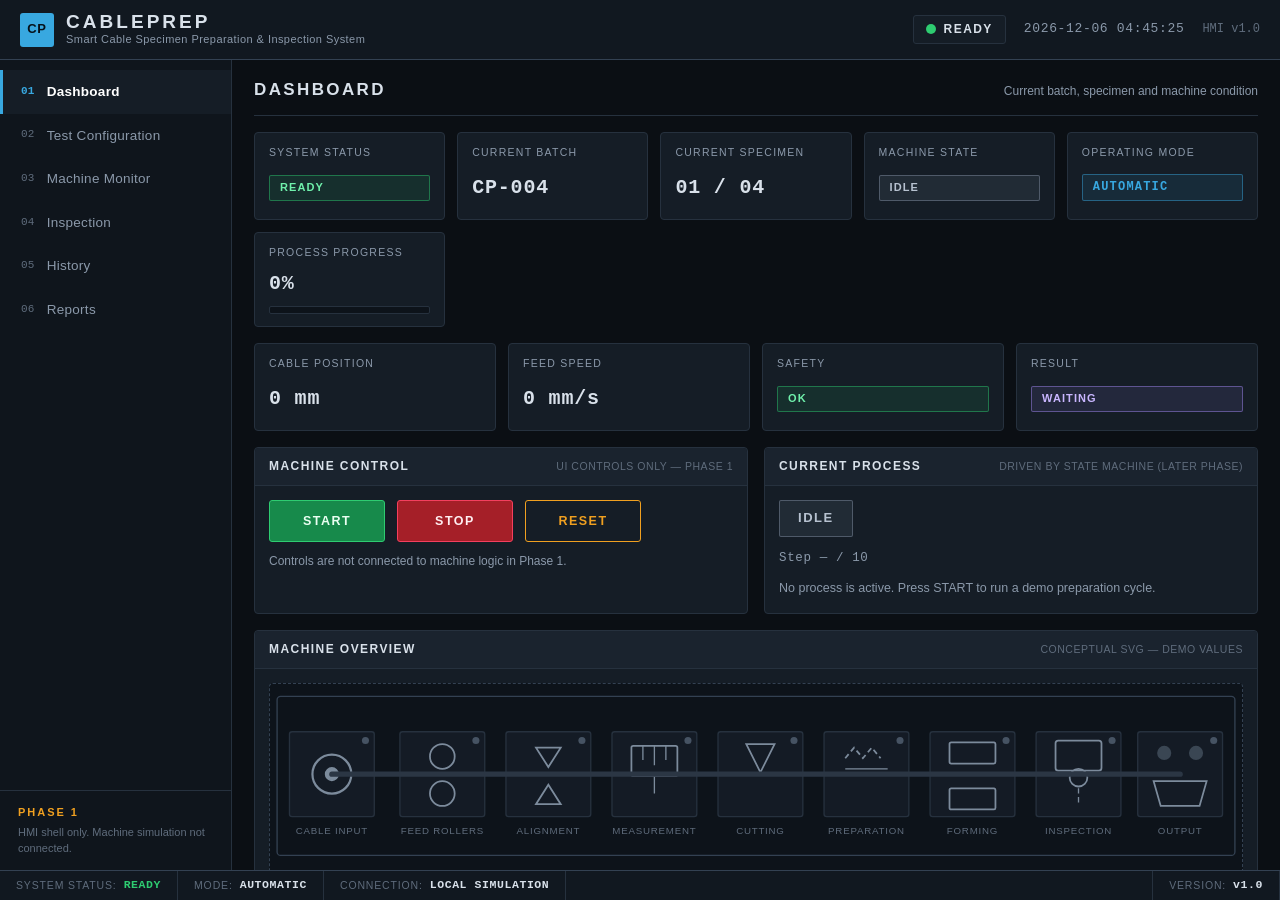
==== index.html @ 52490628 "Clean project structure: move HMI index to repository root" ====
<!DOCTYPE html>
<html lang="en">
<head>
    <meta charset="UTF-8">
    <meta name="viewport" content="width=device-width, initial-scale=1.0">
    <link rel="icon" href="data:,">
    <title>CablePrep — Smart Cable Specimen Preparation &amp; Inspection System</title>
    <link rel="stylesheet" href="css/style.css">
    <link rel="stylesheet" href="css/hmi.css">
</head>
<body>
    <div class="hmi-app">

        <!-- ==================== HEADER ==================== -->
        <header class="hmi-header">
            <div class="hmi-brand">
                <span class="brand-block" aria-hidden="true">CP</span>
                <div class="brand-text">
                    <span class="brand-title">CABLEPREP</span>
                    <span class="brand-subtitle">Smart Cable Specimen Preparation &amp; Inspection System</span>
                </div>
            </div>

            <div class="hmi-header-info">
                <div class="header-indicator" title="System status">
                    <span class="status-dot status-dot--ready" id="headerStatusDot"></span>
                    <span class="header-indicator-text" id="headerStatusText">READY</span>
                </div>
                <time class="header-clock" id="headerClock">--:--:--</time>
                <span class="header-version">HMI v1.0</span>
            </div>
        </header>

        <!-- ==================== SIDEBAR + MAIN CONTENT ==================== -->
        <div class="hmi-body">
            <nav class="hmi-sidebar" aria-label="Primary navigation">
                <ul class="nav-list">
                    <li><button type="button" class="nav-item is-active" data-screen="dashboard" aria-current="page"><span class="nav-index">01</span><span class="nav-label">Dashboard</span></button></li>
                    <li><button type="button" class="nav-item" data-screen="config"><span class="nav-index">02</span><span class="nav-label">Test Configuration</span></button></li>
                    <li><button type="button" class="nav-item" data-screen="monitor"><span class="nav-index">03</span><span class="nav-label">Machine Monitor</span></button></li>
                    <li><button type="button" class="nav-item" data-screen="inspection"><span class="nav-index">04</span><span class="nav-label">Inspection</span></button></li>
                    <li><button type="button" class="nav-item" data-screen="history"><span class="nav-index">05</span><span class="nav-label">History</span></button></li>
                    <li><button type="button" class="nav-item" data-screen="reports"><span class="nav-index">06</span><span class="nav-label">Reports</span></button></li>
                </ul>
                <div class="sidebar-footer">
                    <span class="sidebar-footer-title">PHASE 1</span>
                    <span class="sidebar-footer-text">HMI shell only. Machine simulation not connected.</span>
                </div>
            </nav>

            <main class="hmi-main" id="mainContent">
                <!-- Global fault banner — visible on every screen while faulted -->
                <div class="fault-banner" id="faultBanner" role="alert" hidden>
                    <span class="status-badge status-badge--fault">FAULT</span>
                    <span class="fault-banner-msg" id="faultMessage">Machine fault</span>
                    <span class="fault-banner-cond" id="faultCondition">—</span>
                    <span class="fault-banner-hint">Press RESET to clear the fault</span>
                </div>

                <!-- ==================== SCREEN: DASHBOARD ==================== -->
                <section class="screen is-active" id="screen-dashboard" role="region" aria-label="Dashboard">
                    <div class="screen-header">
                        <h1 class="screen-title">Dashboard</h1>
                        <p class="screen-subtitle">Current batch, specimen and machine condition</p>
                    </div>

                    <!-- Key figures -->
                    <div class="tile-grid">
                        <div class="tile">
                            <span class="tile-label">System Status</span>
                            <span class="tile-body"><span class="status-badge status-badge--ready" id="dashSystemStatus">READY</span></span>
                        </div>
                        <div class="tile">
                            <span class="tile-label">Current Batch</span>
                            <span class="tile-body tile-value" id="dashCurrentBatch">CP-001</span>
                        </div>
                        <div class="tile">
                            <span class="tile-label">Current Specimen</span>
                            <span class="tile-body tile-value" id="dashCurrentSpecimen">01 / 04</span>
                        </div>
                        <div class="tile">
                            <span class="tile-label">Machine State</span>
                            <span class="tile-body"><span class="status-badge status-badge--idle" id="dashMachineState">IDLE</span></span>
                        </div>
                        <div class="tile">
                            <span class="tile-label">Operating Mode</span>
                            <span class="tile-body"><span class="mode-badge" id="dashOperatingMode">AUTOMATIC</span></span>
                        </div>
                        <div class="tile">
                            <span class="tile-label">Process Progress</span>
                            <span class="tile-body">
                                <span class="tile-value" id="dashProgressText">0%</span>
                                <span class="progress-track"><span class="progress-fill" id="dashProgressBar" style="width: 0%;"></span></span>
                            </span>
                        </div>
                    </div>

                    <!-- Live machine values (Phase 2) -->
                    <div class="tile-grid tile-grid--live">
                        <div class="tile">
                            <span class="tile-label">Cable Position</span>
                            <span class="tile-body tile-value" id="dashPosition">0 mm</span>
                        </div>
                        <div class="tile">
                            <span class="tile-label">Feed Speed</span>
                            <span class="tile-body tile-value" id="dashSpeed">0 mm/s</span>
                        </div>
                        <div class="tile">
                            <span class="tile-label">Safety</span>
                            <span class="tile-body"><span class="status-badge status-badge--ready" id="dashSafety">OK</span></span>
                        </div>
                        <div class="tile">
                            <span class="tile-label">Result</span>
                            <span class="tile-body"><span class="status-badge status-badge--waiting" id="dashResult">WAITING</span></span>
                        </div>
                    </div>

                    <!-- Controls + current process -->
                    <div class="panel-row">
                        <div class="panel">
                            <div class="panel-header">
                                <h2 class="panel-title">Machine Control</h2>
                                <span class="panel-note">UI controls only — Phase 1</span>
                            </div>
                            <div class="panel-body">
                                <div class="control-bar">
                                    <button type="button" class="btn btn--start" data-action="start">START</button>
                                    <button type="button" class="btn btn--stop" data-action="stop">STOP</button>
                                    <button type="button" class="btn btn--reset" data-action="reset">RESET</button>
                                </div>
                                <p class="control-feedback" id="controlFeedback" role="status" aria-live="polite">Controls are not connected to machine logic in Phase 1.</p>
                            </div>
                        </div>

                        <div class="panel">
                            <div class="panel-header">
                                <h2 class="panel-title">Current Process</h2>
                                <span class="panel-note">Driven by state machine (later phase)</span>
                            </div>
                            <div class="panel-body panel-body--process">
                                <span class="process-badge status-badge status-badge--idle" id="dashCurrentProcess">IDLE</span>
                                <p class="step-summary" id="dashStepText">Step — / 10</p>
                                <p class="panel-text" id="dashProcessHint">No process is active. Press START to run a demo preparation cycle.</p>
                            </div>
                        </div>
                    </div>

                    <!-- Machine visualization placeholder -->
                    <div class="panel">
                        <div class="panel-header">
                            <h2 class="panel-title">Machine Overview</h2>
                            <span class="panel-note">Conceptual SVG — demo values</span>
                        </div>
                        <div class="panel-body">
                            <div class="machine-viz" id="machineViz">
                                <svg viewBox="0 0 1100 240" role="img" aria-label="Conceptual cable preparation machine">
                                    <!-- Machine chassis -->
                                    <rect class="mc-chassis" x="8" y="14" width="1084" height="180" rx="4"></rect>

                                    <!-- 1. Cable input -->
                                    <g class="mc-station" id="mcStInput" data-station="input">
                                        <rect class="mc-station-box" x="22" y="54" width="96" height="96" rx="3"></rect>
                                        <circle class="mc-spool" cx="70" cy="102" r="22"></circle>
                                        <circle class="mc-spool-core" cx="70" cy="102" r="7"></circle>
                                        <circle class="mc-led" cx="108" cy="64" r="4"></circle>
                                        <text class="mc-label" x="70" y="170">CABLE INPUT</text>
                                    </g>

                                    <!-- 2. Feed rollers -->
                                    <g class="mc-station" id="mcStFeed" data-station="feed">
                                        <rect class="mc-station-box" x="147" y="54" width="96" height="96" rx="3"></rect>
                                        <circle class="mc-roller" cx="195" cy="82" r="14"></circle>
                                        <circle class="mc-roller" cx="195" cy="124" r="14"></circle>
                                        <circle class="mc-led" cx="233" cy="64" r="4"></circle>
                                        <text class="mc-label" x="195" y="170">FEED ROLLERS</text>
                                    </g>

                                    <!-- 3. Alignment -->
                                    <g class="mc-station" id="mcStAlign" data-station="align">
                                        <rect class="mc-station-box" x="267" y="54" width="96" height="96" rx="3"></rect>
                                        <polygon class="mc-align-wedge" points="301,72 329,72 315,94"></polygon>
                                        <polygon class="mc-align-wedge" points="301,136 329,136 315,114"></polygon>
                                        <circle class="mc-led" cx="353" cy="64" r="4"></circle>
                                        <text class="mc-label" x="315" y="170">ALIGNMENT</text>
                                    </g>

                                    <!-- 4. Measurement -->
                                    <g class="mc-station" id="mcStMeasure" data-station="measure">
                                        <rect class="mc-station-box" x="387" y="54" width="96" height="96" rx="3"></rect>
                                        <rect class="mc-meas-box" x="409" y="70" width="52" height="34" rx="2"></rect>
                                        <line class="mc-meas-tick" x1="422" y1="70" x2="422" y2="86"></line>
                                        <line class="mc-meas-tick" x1="435" y1="70" x2="435" y2="92"></line>
                                        <line class="mc-meas-tick" x1="448" y1="70" x2="448" y2="86"></line>
                                        <line class="mc-meas-probe" x1="435" y1="104" x2="435" y2="124"></line>
                                        <circle class="mc-led" cx="473" cy="64" r="4"></circle>
                                        <text class="mc-label" x="435" y="170">MEASUREMENT</text>
                                    </g>

                                    <!-- 5. Cutting -->
                                    <g class="mc-station" id="mcStCut" data-station="cut">
                                        <rect class="mc-station-box" x="507" y="54" width="96" height="96" rx="3"></rect>
                                        <polygon class="mc-blade" points="539,68 571,68 555,100"></polygon>
                                        <circle class="mc-led" cx="593" cy="64" r="4"></circle>
                                        <text class="mc-label" x="555" y="170">CUTTING</text>
                                    </g>

                                    <!-- 6. Preparation -->
                                    <g class="mc-station" id="mcStPrepare" data-station="prepare">
                                        <rect class="mc-station-box" x="627" y="54" width="96" height="96" rx="3"></rect>
                                        <path class="mc-heat" d="M651 84 l10 -12 l10 12 l10 -12 l10 12"></path>
                                        <line class="mc-meas-probe" x1="651" y1="96" x2="699" y2="96"></line>
                                        <circle class="mc-led" cx="713" cy="64" r="4"></circle>
                                        <text class="mc-label" x="675" y="170">PREPARATION</text>
                                    </g>

                                    <!-- 7. Forming -->
                                    <g class="mc-station" id="mcStForm" data-station="form">
                                        <rect class="mc-station-box" x="747" y="54" width="96" height="96" rx="3"></rect>
                                        <rect class="mc-press" x="769" y="66" width="52" height="24" rx="2"></rect>
                                        <rect class="mc-press" x="769" y="118" width="52" height="24" rx="2"></rect>
                                        <circle class="mc-led" cx="833" cy="64" r="4"></circle>
                                        <text class="mc-label" x="795" y="170">FORMING</text>
                                    </g>

                                    <!-- 8. Inspection -->
                                    <g class="mc-station" id="mcStInspect" data-station="inspect">
                                        <rect class="mc-station-box" x="867" y="54" width="96" height="96" rx="3"></rect>
                                        <rect class="mc-cam" x="889" y="64" width="52" height="34" rx="3"></rect>
                                        <circle class="mc-cam-lens" cx="915" cy="106" r="10"></circle>
                                        <line class="mc-scan" x1="915" y1="118" x2="915" y2="134"></line>
                                        <circle class="mc-led" cx="953" cy="64" r="4"></circle>
                                        <text class="mc-label" x="915" y="170">INSPECTION</text>
                                    </g>

                                    <!-- 9. Output -->
                                    <g class="mc-station" id="mcStOutput" data-station="output">
                                        <rect class="mc-station-box" x="982" y="54" width="96" height="96" rx="3"></rect>
                                        <circle class="mc-lamp-accept" cx="1012" cy="78" r="8"></circle>
                                        <circle class="mc-lamp-reject" cx="1048" cy="78" r="8"></circle>
                                        <path class="mc-tray" d="M1000 110 h60 l-8 28 h-44 z"></path>
                                        <circle class="mc-led" cx="1068" cy="64" r="4"></circle>
                                        <text class="mc-label" x="1030" y="170">OUTPUT</text>
                                    </g>

                                    <!-- Cable rail + live cable (drawn above stations) -->
                                    <line class="mc-rail" x1="70" y1="102" x2="1030" y2="102"></line>
                                    <rect class="mc-cable" id="mcCableFill" x="70" y="97" width="0" height="10" rx="5"></rect>
                                    <line class="mc-cable-flow" x1="70" y1="102" x2="1030" y2="102"></line>
                                </svg>
                                <p class="viz-disclaimer">Conceptual visualization — <strong>DEMO PARAMETERS, NOT VERIFIED IS 10810 VALUES</strong>. Simulation values only.</p>
                            </div>
                        </div>
                    </div>
                </section>

                <!-- ==================== SCREEN: TEST CONFIGURATION ==================== -->
                <section class="screen" id="screen-config" role="region" aria-label="Test Configuration">
                    <div class="screen-header">
                        <h1 class="screen-title">Test Configuration</h1>
                        <p class="screen-subtitle">Standard, material, specimen and preparation parameters</p>
                    </div>

                    <form class="config-form" id="configForm" novalidate>
                        <div class="panel-row panel-row--config">
                            <div class="panel">
                                <div class="panel-header">
                                    <h2 class="panel-title">Batch Settings</h2>
                                    <span class="panel-note">Placeholder options</span>
                                </div>
                                <div class="panel-body">
                                    <div class="form-grid">
                                        <div class="form-field">
                                            <label class="form-label" for="cfgStandard">Standard</label>
                                            <select class="form-control" id="cfgStandard">
                                                <option value="">Select Standard</option>
                                                <option value="IS10810">IS 10810 (placeholder)</option>
                                                <option value="CUSTOM">Custom / Generic</option>
                                            </select>
                                        </div>
                                        <div class="form-field">
                                            <label class="form-label" for="cfgMaterial">Material</label>
                                            <select class="form-control" id="cfgMaterial">
                                                <option value="">Select Material</option>
                                                <option value="PVC">PVC</option>
                                                <option value="XLPE">XLPE</option>
                                                <option value="RUBBER">Rubber</option>
                                                <option value="SILICONE">Silicone</option>
                                            </select>
                                        </div>
                                        <div class="form-field">
                                            <label class="form-label" for="cfgSpecimenType">Specimen Type</label>
                                            <select class="form-control" id="cfgSpecimenType">
                                                <option value="">Select Specimen Type</option>
                                                <option value="STRAIGHT">Straight Specimen</option>
                                                <option value="BEND">Bent Specimen</option>
                                                <option value="CUSTOM">Custom Specimen</option>
                                            </select>
                                        </div>
                                        <div class="form-field">
                                            <label class="form-label" for="cfgQuantity">Quantity</label>
                                            <input class="form-control" type="number" id="cfgQuantity" min="1" max="99" step="1" value="4">
                                        </div>
                                        <div class="form-field">
                                            <label class="form-label" for="cfgMode">Operating Mode</label>
                                            <select class="form-control" id="cfgMode">
                                                <option value="AUTOMATIC" selected>Automatic</option>
                                                <option value="MANUAL">Manual</option>
                                            </select>
                                        </div>
                                    </div>
                                </div>
                            </div>

                            <div class="panel">
                                <div class="panel-header">
                                    <h2 class="panel-title">Preparation Parameters</h2>
                                    <span class="panel-note">Generic values only</span>
                                </div>
                                <div class="panel-body">
                                    <div class="form-grid">
                                        <div class="form-field">
                                            <label class="form-label" for="cfgLength">Length (mm)</label>
                                            <input class="form-control" type="number" id="cfgLength" min="0" step="any" placeholder="Enter length">
                                        </div>
                                        <div class="form-field">
                                            <label class="form-label" for="cfgWidth">Width (mm)</label>
                                            <input class="form-control" type="number" id="cfgWidth" min="0" step="any" placeholder="Enter width">
                                        </div>
                                        <div class="form-field">
                                            <label class="form-label" for="cfgThickness">Thickness (mm)</label>
                                            <input class="form-control" type="number" id="cfgThickness" min="0" step="any" placeholder="Enter thickness">
                                        </div>
                                    </div>
                                    <p class="form-hint">Generic placeholder fields — <strong>DEMO PARAMETERS, NOT VERIFIED IS 10810 VALUES</strong>. Standard-specific dimensions and tolerances are intentionally not defined. Length feeds the demo machine's target travel; quantity and operating mode are applied at START.</p>
                                </div>
                            </div>
                        </div>

                        <div class="form-actions">
                            <button type="submit" class="btn btn--primary" id="btnSaveConfig">SAVE CONFIGURATION</button>
                            <p class="control-feedback control-feedback--inline" id="configFeedback" role="status" aria-live="polite"></p>
                        </div>
                    </form>
                </section>


                <!-- ==================== SCREEN: MACHINE MONITOR ==================== -->
                <section class="screen" id="screen-monitor" role="region" aria-label="Machine Monitor">
                    <div class="screen-header">
                        <h1 class="screen-title">Machine Monitor</h1>
                        <p class="screen-subtitle">Machine and sensor signals — placeholder data pending simulation link</p>
                    </div>

                    <!-- MACHINE STATUS -->
                    <div class="panel">
                        <div class="panel-header">
                            <h2 class="panel-title">Machine Status</h2>
                            <span class="panel-note">Live — mock data provider</span>
                        </div>
                        <div class="panel-body">
                            <div class="monitor-grid">
                                <div class="monitor-cell">
                                    <span class="monitor-label">Current State</span>
                                    <span class="monitor-value"><span class="status-badge status-badge--idle" id="monMachineState">IDLE</span></span>
                                </div>
                                <div class="monitor-cell">
                                    <span class="monitor-label">Running / Stopped</span>
                                    <span class="monitor-value monitor-value--stop" id="monRunStatus">STOPPED</span>
                                </div>
                                <div class="monitor-cell">
                                    <span class="monitor-label">Fault / Normal</span>
                                    <span class="monitor-value monitor-value--ok" id="monFaultStatus">NORMAL</span>
                                </div>
                                <div class="monitor-cell">
                                    <span class="monitor-label">Current Step</span>
                                    <span class="monitor-value monitor-value--mono" id="monStepStatus">— / 10</span>
                                </div>
                                <div class="monitor-cell monitor-cell--wide">
                                    <span class="monitor-label">Overall Progress</span>
                                    <span class="monitor-value monitor-value--mono" id="monProgressPct">0%</span>
                                    <span class="progress-track"><span class="progress-fill" id="monProgressBar" style="width: 0%;"></span></span>
                                </div>
                            </div>
                        </div>
                    </div>

                    <!-- SENSORS -->
                    <div class="panel">
                        <div class="panel-header">
                            <h2 class="panel-title">Sensors</h2>
                            <span class="panel-note">Live simulation values</span>
                        </div>
                        <div class="panel-body">
                            <div class="monitor-grid">
                                <div class="monitor-cell">
                                    <span class="monitor-label">Cable Position</span>
                                    <span class="monitor-value monitor-value--mono" id="monPosition">0 mm</span>
                                </div>
                                <div class="monitor-cell">
                                    <span class="monitor-label">Feed Speed</span>
                                    <span class="monitor-value monitor-value--mono" id="monSpeed">0 mm/s</span>
                                </div>
                                <div class="monitor-cell">
                                    <span class="monitor-label">Encoder</span>
                                    <span class="monitor-value monitor-value--mono" id="monEncoder">0</span>
                                </div>
                                <div class="monitor-cell">
                                    <span class="monitor-label">Cable Detected</span>
                                    <span class="monitor-value" id="monCableDetected">NO</span>
                                </div>
                                <div class="monitor-cell">
                                    <span class="monitor-label">Alignment</span>
                                    <span class="monitor-value" id="monAlignment">NOT CHECKED</span>
                                </div>
                                <div class="monitor-cell">
                                    <span class="monitor-label">Cut Position</span>
                                    <span class="monitor-value" id="monCutPosition">NOT READY</span>
                                </div>
                                <div class="monitor-cell">
                                    <span class="monitor-label">Motor Status</span>
                                    <span class="monitor-value" id="monMotor">STOPPED</span>
                                </div>
                                <div class="monitor-cell">
                                    <span class="monitor-label">Safety Interlock</span>
                                    <span class="monitor-value monitor-value--ok" id="monSafety">OK</span>
                                </div>
                                <div class="monitor-cell">
                                    <span class="monitor-label">Preparation</span>
                                    <span class="monitor-value" id="monPreparation">NOT READY</span>
                                </div>
                            </div>
                        </div>
                    </div>

                    <!-- PROCESS -->
                    <div class="panel">
                        <div class="panel-header">
                            <h2 class="panel-title">Process</h2>
                            <span class="panel-note">Cycle tracking</span>
                        </div>
                        <div class="panel-body">
                            <div class="monitor-grid">
                                <div class="monitor-cell">
                                    <span class="monitor-label">Current Operation</span>
                                    <span class="monitor-value" id="monOperation">IDLE</span>
                                </div>
                                <div class="monitor-cell">
                                    <span class="monitor-label">Current Step</span>
                                    <span class="monitor-value" id="monStepLabel">—</span>
                                </div>
                                <div class="monitor-cell">
                                    <span class="monitor-label">Elapsed Time</span>
                                    <span class="monitor-value monitor-value--mono" id="monElapsed">00:00.0</span>
                                </div>
                                <div class="monitor-cell monitor-cell--wide">
                                    <span class="monitor-label">Step Progress</span>
                                    <span class="monitor-value monitor-value--mono" id="monStepProgressPct">0%</span>
                                    <span class="progress-track"><span class="progress-fill" id="monStepProgressBar" style="width: 0%;"></span></span>
                                </div>
                            </div>
                        </div>
                    </div>

                    <!-- FAULT DEMONSTRATION -->
                    <div class="panel">
                        <div class="panel-header">
                            <h2 class="panel-title">Fault Demonstration</h2>
                            <span class="panel-note">Phase 2 — demo only</span>
                        </div>
                        <div class="panel-body">
                            <div class="control-bar">
                                <button type="button" class="btn btn--fault" data-fault="misalign">MISALIGNMENT</button>
                                <button type="button" class="btn btn--fault" data-fault="safety">SAFETY INTERLOCK</button>
                                <button type="button" class="btn btn--fault" data-fault="sensor">SENSOR FAILURE</button>
                            </div>
                            <p class="control-feedback" id="faultDemoFeedback">Inject a demo fault to verify HMI fault handling. RESET clears the fault.</p>
                        </div>
                    </div>

                    <!-- PROCESS PROGRESS -->
                    <div class="panel">
                        <div class="panel-header">
                            <h2 class="panel-title">Process Progress</h2>
                            <span class="panel-note">10-step cycle</span>
                        </div>
                        <div class="panel-body">
                            <ol class="step-list" id="processStepper">
                                <li class="step-item" data-step="0"><span class="step-mark">○</span><span class="step-name">Initialize</span></li>
                                <li class="step-item" data-step="1"><span class="step-mark">○</span><span class="step-name">Detect Cable</span></li>
                                <li class="step-item" data-step="2"><span class="step-mark">○</span><span class="step-name">Feed</span></li>
                                <li class="step-item" data-step="3"><span class="step-mark">○</span><span class="step-name">Align</span></li>
                                <li class="step-item" data-step="4"><span class="step-mark">○</span><span class="step-name">Measure</span></li>
                                <li class="step-item" data-step="5"><span class="step-mark">○</span><span class="step-name">Cut</span></li>
                                <li class="step-item" data-step="6"><span class="step-mark">○</span><span class="step-name">Prepare</span></li>
                                <li class="step-item" data-step="7"><span class="step-mark">○</span><span class="step-name">Form</span></li>
                                <li class="step-item" data-step="8"><span class="step-mark">○</span><span class="step-name">Inspect</span></li>
                                <li class="step-item" data-step="9"><span class="step-mark">○</span><span class="step-name">Result</span></li>
                            </ol>
                        </div>
                    </div>

                    <div class="panel">
                        <div class="panel-header">
                            <h2 class="panel-title">Data Interface (Later Phase)</h2>
                            <span class="panel-note">Integration point</span>
                        </div>
                        <div class="panel-body">
                            <p class="panel-text">CURRENT: js/mock-machine.js pushes normalized data (js/machine-data.js) into the binding function below. FUTURE: Person 1's simulation replaces the mock through an adapter — the HMI call stays identical:</p>
                            <pre class="code-block">CablePrep.App.updateMachineData({
    state: "FEEDING",
    position: 150,             // mm
    speed: 100,                // mm/s
    encoder: 750,
    cableDetected: true,
    aligned: true,
    safetyOK: true
});</pre>
                        </div>
                    </div>
                </section>

                <!-- ==================== SCREEN: INSPECTION ==================== -->
                <section class="screen" id="screen-inspection" role="region" aria-label="Inspection">
                    <div class="screen-header">
                        <h1 class="screen-title">Specimen Inspection</h1>
                        <p class="screen-subtitle">Dimensional and visual checks of the prepared specimen</p>
                    </div>

                    <div class="panel-row panel-row--inspection">
                        <div class="panel">
                            <div class="panel-header">
                                <h2 class="panel-title">Specimen Visualization</h2>
                                <span class="panel-note">assets/specimen</span>
                            </div>
                            <div class="panel-body">
                                <div class="placeholder-box placeholder-box--specimen">
                                    <span class="placeholder-title">SPECIMEN IMAGE</span>
                                    <span class="placeholder-text">Specimen visualization or captured image will appear here during inspection (later phase).</span>
                                </div>
                            </div>
                        </div>

                        <div class="panel">
                            <div class="panel-header">
                                <h2 class="panel-title">Final Result</h2>
                                <span class="panel-note">Simulated result — demo</span>
                            </div>
                            <div class="panel-body panel-body--result">
                                <span class="status-badge status-badge--waiting result-badge" id="inspFinalResult">WAITING FOR INSPECTION</span>
                                <p class="panel-text" id="inspResultDetail">No inspection result yet. The mock machine reports a simulated result after INSPECTING.</p>
                            </div>
                        </div>
                    </div>

                    <div class="panel">
                        <div class="panel-header">
                            <h2 class="panel-title">Inspection Parameters</h2>
                            <span class="panel-note">DEMO PARAMETERS — NOT VERIFIED IS 10810 VALUES</span>
                        </div>
                        <div class="panel-body panel-body--flush">
                            <table class="data-table">
                                <thead>
                                    <tr>
                                        <th>Parameter</th>
                                        <th>Measured Value</th>
                                        <th>Status</th>
                                    </tr>
                                </thead>
                                <tbody id="inspectionParamBody"><!-- rendered by js/inspection.js --></tbody>
                            </table>
                        </div>
                    </div>
                </section>

                <!-- ==================== SCREEN: HISTORY ==================== -->
                <section class="screen" id="screen-history" role="region" aria-label="History">
                    <div class="screen-header">
                        <h1 class="screen-title">Batch History</h1>
                        <p class="screen-subtitle">Record of prepared batches and inspection outcomes</p>
                    </div>

                    <div class="panel">
                        <div class="panel-header">
                            <h2 class="panel-title">Batch Records</h2>
                            <span class="tag tag--demo">Demo Data</span>
                        </div>
                        <div class="panel-body panel-body--flush">
                            <div class="table-wrap">
                                <table class="data-table">
                                    <thead>
                                        <tr>
                                            <th>Batch</th>
                                            <th class="cell-center">Specimens</th>
                                            <th class="cell-center">Accepted</th>
                                            <th class="cell-center">Rejected</th>
                                            <th>Date</th>
                                            <th>Status</th>
                                        </tr>
                                    </thead>
                                    <tbody id="historyTableBody"><!-- rendered by js/history.js --></tbody>
                                </table>
                            </div>
                        </div>
                        <div class="panel-footer">Static demo rows. Persistent history (LocalStorage) will be added in a later phase.</div>
                    </div>
                </section>

                <!-- ==================== SCREEN: REPORTS ==================== -->
                <section class="screen" id="screen-reports" role="region" aria-label="Reports">
                    <div class="screen-header">
                        <h1 class="screen-title">Reports</h1>
                        <p class="screen-subtitle">Batch, specimen, inspection and machine reports</p>
                    </div>

                    <div class="report-grid" id="reportGrid"><!-- rendered by js/reports.js --></div>

                    <div class="panel">
                        <div class="panel-header">
                            <h2 class="panel-title">Report Actions</h2>
                            <span class="panel-note">Placeholders — Phase 1</span>
                        </div>
                        <div class="panel-body">
                            <div class="control-bar">
                                <button type="button" class="btn btn--primary" id="btnViewReport">VIEW REPORT</button>
                                <button type="button" class="btn btn--primary" id="btnExportReport">EXPORT REPORT</button>
                            </div>
                            <p class="control-feedback" id="reportFeedback" role="status" aria-live="polite">Report generation and export will be implemented in a later phase.</p>
                        </div>
                    </div>
                </section>





            </main>
        </div>

        <!-- ==================== BOTTOM STATUS BAR ==================== -->
        <footer class="hmi-statusbar">
            <span class="statusbar-item"><span class="statusbar-key">System Status:</span><span class="statusbar-value status-text status-text--ready" id="statusBarSystemStatus">READY</span></span>
            <span class="statusbar-item"><span class="statusbar-key">Mode:</span><span class="statusbar-value" id="statusBarMode">AUTOMATIC</span></span>
            <span class="statusbar-item"><span class="statusbar-key">Connection:</span><span class="statusbar-value" id="statusBarConnection">LOCAL SIMULATION</span></span>
            <span class="statusbar-spacer"></span>
            <span class="statusbar-item"><span class="statusbar-key">Version:</span><span class="statusbar-value" id="statusBarVersion">v1.0</span></span>
        </footer>

    </div>

    <!-- Classic scripts (no ES modules) so the app also runs directly from file:// -->
    <script src="js/app.js"></script>
    <script src="js/machine-data.js"></script>
    <script src="js/mock-machine.js"></script>
    <script src="js/inspection.js"></script>
    <script src="js/history.js"></script>
    <script src="js/reports.js"></script>
</body>
</html>
---- css/style.css ----
/* ==========================================================================
   CablePrep HMI — style.css
   Global foundation: design tokens, reset, typography and the application
   shell (header / sidebar / main content / status bar).
   Component styles (badges, panels, tables, forms...) live in hmi.css.
   ========================================================================== */

:root {
    /* Surfaces */
    --bg-app: #0b0f14;
    --bg-header: #111820;
    --bg-sidebar: #0f151c;
    --bg-panel: #151d26;
    --bg-panel-alt: #1a232e;
    --bg-input: #0d131a;

    /* Borders */
    --border: #26313e;
    --border-strong: #334152;

    /* Text */
    --text: #d9e1ea;
    --text-dim: #8b99aa;
    --text-faint: #5f6c7c;

    /* Accent */
    --accent: #38a8e0;
    --accent-amber: #f0a020;

    /* Status colors */
    --status-ready: #2ecc71;
    --status-running: #38bdf8;
    --status-stopped: #f43f5e;
    --status-warning: #f59e0b;
    --status-fault: #ef4444;
    --status-pass: #2ecc71;
    --status-reject: #ef4444;
    --status-waiting: #a78bfa;
    --status-idle: #94a3b8;

    /* Layout */
    --header-h: 60px;
    --statusbar-h: 30px;
    --sidebar-w: 232px;

    /* Typography */
    --font-ui: "Segoe UI", Roboto, "Helvetica Neue", Arial, sans-serif;
    --font-mono: Consolas, "Courier New", monospace;
}

/* ---------- Reset / base ---------- */
*,
*::before,
*::after {
    box-sizing: border-box;
}

html,
body {
    height: 100%;
}

body {
    margin: 0;
    font-family: var(--font-ui);
    font-size: 14px;
    line-height: 1.45;
    color: var(--text);
    background: var(--bg-app);
    -webkit-font-smoothing: antialiased;
}

h1, h2, h3, p {
    margin: 0;
}

ul {
    margin: 0;
    padding: 0;
    list-style: none;
}

button,
input,
select {
    font: inherit;
    color: inherit;
}

button {
    cursor: pointer;
}

:focus-visible {
    outline: 2px solid var(--accent);
    outline-offset: 1px;
}

/* Dark scrollbars to match the industrial theme */
::-webkit-scrollbar {
    width: 10px;
    height: 10px;
}

::-webkit-scrollbar-track {
    background: var(--bg-app);
}

::-webkit-scrollbar-thumb {
    background: var(--border-strong);
    border: 2px solid var(--bg-app);
    border-radius: 5px;
}

::-webkit-scrollbar-thumb:hover {
    background: #44536a;
}

* {
    scrollbar-width: thin;
    scrollbar-color: var(--border-strong) var(--bg-app);
}

/* ---------- Application shell ---------- */
.hmi-app {
    display: grid;
    grid-template-rows: var(--header-h) minmax(0, 1fr) var(--statusbar-h);
    height: 100vh;
    overflow: hidden;
}

/* Header */
.hmi-header {
    display: flex;
    align-items: center;
    justify-content: space-between;
    gap: 16px;
    padding: 0 20px;
    background: var(--bg-header);
    border-bottom: 1px solid var(--border-strong);
}

.hmi-brand {
    display: flex;
    align-items: center;
    gap: 12px;
    min-width: 0;
}

.brand-block {
    display: flex;
    align-items: center;
    justify-content: center;
    flex: 0 0 auto;
    width: 34px;
    height: 34px;
    background: var(--accent);
    color: #06121b;
    font-size: 13px;
    font-weight: 700;
    letter-spacing: 0.05em;
    border-radius: 3px;
}

.brand-text {
    display: flex;
    flex-direction: column;
    min-width: 0;
}

.brand-title {
    font-size: 19px;
    font-weight: 700;
    letter-spacing: 0.16em;
    line-height: 1.15;
}

.brand-subtitle {
    font-size: 11px;
    color: var(--text-dim);
    letter-spacing: 0.04em;
    white-space: nowrap;
    overflow: hidden;
    text-overflow: ellipsis;
}

.hmi-header-info {
    display: flex;
    align-items: center;
    gap: 18px;
}

.header-indicator {
    display: flex;
    align-items: center;
    gap: 8px;
    padding: 5px 12px;
    background: var(--bg-panel);
    border: 1px solid var(--border);
    border-radius: 3px;
}

.header-indicator-text {
    font-size: 12px;
    font-weight: 700;
    letter-spacing: 0.12em;
}

.header-clock {
    font-family: var(--font-mono);
    font-size: 13px;
    color: var(--text-dim);
    letter-spacing: 0.05em;
}

.header-version {
    font-family: var(--font-mono);
    font-size: 12px;
    color: var(--text-faint);
}

/* Sidebar + main split */
.hmi-body {
    display: grid;
    grid-template-columns: var(--sidebar-w) minmax(0, 1fr);
    min-height: 0;
}

/* Sidebar */
.hmi-sidebar {
    display: flex;
    flex-direction: column;
    background: var(--bg-sidebar);
    border-right: 1px solid var(--border);
    overflow-y: auto;
}

.nav-list {
    padding: 10px 0;
}

.nav-item {
    display: flex;
    align-items: center;
    gap: 12px;
    width: 100%;
    padding: 12px 18px;
    background: none;
    border: 0;
    border-left: 3px solid transparent;
    color: var(--text-dim);
    font-size: 13.5px;
    text-align: left;
    letter-spacing: 0.02em;
    transition: background-color 0.12s ease, color 0.12s ease;
}

.nav-item:hover {
    background: rgba(255, 255, 255, 0.04);
    color: var(--text);
}

.nav-item.is-active {
    background: var(--bg-panel);
    border-left-color: var(--accent);
    color: #ffffff;
    font-weight: 600;
}

.nav-index {
    font-family: var(--font-mono);
    font-size: 11px;
    color: var(--text-faint);
}

.nav-item.is-active .nav-index {
    color: var(--accent);
}

.sidebar-footer {
    margin-top: auto;
    padding: 14px 18px;
    border-top: 1px solid var(--border);
    display: flex;
    flex-direction: column;
    gap: 4px;
}

.sidebar-footer-title {
    font-size: 11px;
    font-weight: 700;
    letter-spacing: 0.18em;
    color: var(--accent-amber);
}

.sidebar-footer-text {
    font-size: 11px;
    color: var(--text-faint);
    line-height: 1.4;
}

/* Main content */
.hmi-main {
    min-width: 0;
    overflow-y: auto;
    padding: 18px 22px 26px;
    background: var(--bg-app);
}

/* Bottom status bar */
.hmi-statusbar {
    display: flex;
    align-items: stretch;
    background: var(--bg-header);
    border-top: 1px solid var(--border-strong);
    font-size: 11.5px;
}

.statusbar-item {
    display: flex;
    align-items: center;
    gap: 7px;
    padding: 0 16px;
    border-right: 1px solid var(--border);
    white-space: nowrap;
}

.statusbar-key {
    color: var(--text-faint);
    font-size: 10.5px;
    letter-spacing: 0.08em;
    text-transform: uppercase;
}

.statusbar-value {
    font-family: var(--font-mono);
    color: var(--text);
    font-weight: 600;
    letter-spacing: 0.05em;
}

.statusbar-spacer {
    flex: 1;
    border-right: 1px solid var(--border);
}

/* Screen switching without page reloads */
.screen {
    display: none;
}

.screen.is-active {
    display: block;
}
---- css/hmi.css ----
/* ==========================================================================
   CablePrep HMI — hmi.css
   Industrial HMI component library: reusable status system, panels, tiles,
   buttons, forms, tables, placeholders and per-screen layouts.
   Depends on the design tokens defined in css/style.css.
   ========================================================================== */

/* ---------- Screen header ---------- */
.screen-header {
    display: flex;
    align-items: baseline;
    justify-content: space-between;
    gap: 16px;
    padding-bottom: 12px;
    margin-bottom: 16px;
    border-bottom: 1px solid var(--border);
}

.screen-title {
    font-size: 17px;
    font-weight: 600;
    text-transform: uppercase;
    letter-spacing: 0.14em;
}

.screen-subtitle {
    font-size: 12px;
    color: var(--text-dim);
    text-align: right;
}

/* ==========================================================================
   STATUS SYSTEM — reusable visual states for all screens.
   Variants: ready, running, stopped, warning, fault,
             pass, reject, waiting, idle, complete
   (No machine logic behind them in Phase 1 — design system only.)
   ========================================================================== */
.status-badge {
    display: inline-flex;
    align-items: center;
    gap: 6px;
    padding: 4px 10px;
    font-size: 11px;
    font-weight: 700;
    letter-spacing: 0.1em;
    text-transform: uppercase;
    border: 1px solid transparent;
    border-radius: 2px;
    white-space: nowrap;
}

.status-badge--ready    { color: #6ff0ab; background: rgba(46, 204, 113, 0.10); border-color: rgba(46, 204, 113, 0.45); }
.status-badge--running  { color: #7dd7ff; background: rgba(56, 189, 248, 0.10); border-color: rgba(56, 189, 248, 0.45); }
.status-badge--stopped  { color: #ff8296; background: rgba(244, 63, 94, 0.10);  border-color: rgba(244, 63, 94, 0.45); }
.status-badge--warning  { color: #ffd28a; background: rgba(245, 158, 11, 0.10); border-color: rgba(245, 158, 11, 0.45); }
.status-badge--fault    { color: #ff9b9b; background: rgba(239, 68, 68, 0.16);  border-color: rgba(239, 68, 68, 0.60); }
.status-badge--pass     { color: #6ff0ab; background: rgba(46, 204, 113, 0.10); border-color: rgba(46, 204, 113, 0.45); }
.status-badge--reject   { color: #ff9b9b; background: rgba(239, 68, 68, 0.16);  border-color: rgba(239, 68, 68, 0.60); }
.status-badge--waiting  { color: #c9b6ff; background: rgba(167, 139, 250, 0.10); border-color: rgba(167, 139, 250, 0.45); }
.status-badge--idle     { color: #b7c2d0; background: rgba(148, 163, 184, 0.10); border-color: rgba(148, 163, 184, 0.40); }
.status-badge--complete { color: #6ff0ab; background: rgba(46, 204, 113, 0.10); border-color: rgba(46, 204, 113, 0.45); }

.status-badge--sm {
    padding: 2px 7px;
    font-size: 10px;
}

/* Colored status text (status bar, inline values) */
.status-text--ready    { color: var(--status-ready); }
.status-text--running  { color: var(--status-running); }
.status-text--stopped  { color: var(--status-stopped); }
.status-text--warning  { color: var(--status-warning); }
.status-text--fault    { color: var(--status-fault); }
.status-text--pass     { color: var(--status-pass); }
.status-text--reject   { color: var(--status-reject); }
.status-text--waiting  { color: var(--status-waiting); }
.status-text--idle     { color: var(--status-idle); }
.status-text--complete { color: var(--status-ready); }

/* Status indicator dot (header) */
.status-dot {
    width: 10px;
    height: 10px;
    border-radius: 50%;
    background: var(--status-idle);
    flex: 0 0 auto;
}

.status-dot--ready   { background: var(--status-ready);   animation: statusPulse 2.6s ease-in-out infinite; }
.status-dot--running { background: var(--status-running); animation: statusPulse 2.6s ease-in-out infinite; }
.status-dot--stopped { background: var(--status-stopped); }
.status-dot--warning { background: var(--status-warning); animation: statusPulse 2.6s ease-in-out infinite; }
.status-dot--fault   { background: var(--status-fault);   animation: statusPulse 1.2s ease-in-out infinite; }
.status-dot--pass    { background: var(--status-pass); }
.status-dot--reject  { background: var(--status-reject); }
.status-dot--waiting { background: var(--status-waiting); }
.status-dot--idle    { background: var(--status-idle); }

@keyframes statusPulse {
    0%, 100% { opacity: 1; }
    50%      { opacity: 0.45; }
}

@media (prefers-reduced-motion: reduce) {
    .status-dot--ready,
    .status-dot--running,
    .status-dot--warning,
    .status-dot--fault {
        animation: none;
    }
    .progress-fill {
        transition: none;
    }
}

/* Tag (e.g. DEMO DATA) */
.tag {
    display: inline-flex;
    align-items: center;
    padding: 3px 9px;
    font-size: 10px;
    font-weight: 700;
    letter-spacing: 0.12em;
    text-transform: uppercase;
    border-radius: 2px;
    border: 1px solid transparent;
}

.tag--demo {
    color: var(--accent-amber);
    background: rgba(240, 160, 32, 0.10);
    border-color: rgba(240, 160, 32, 0.50);
}

/* Mode badge (operating mode is not a machine status) */
.mode-badge {
    display: inline-flex;
    padding: 4px 10px;
    font-family: var(--font-mono);
    font-size: 12px;
    font-weight: 700;
    letter-spacing: 0.1em;
    color: var(--accent);
    background: rgba(56, 168, 224, 0.10);
    border: 1px solid rgba(56, 168, 224, 0.45);
    border-radius: 2px;
}

/* ---------- Panels ---------- */
.panel {
    background: var(--bg-panel);
    border: 1px solid var(--border);
    border-radius: 4px;
}

.panel + .panel {
    margin-top: 16px;
}

.panel-header {
    display: flex;
    align-items: center;
    justify-content: space-between;
    gap: 12px;
    padding: 10px 14px;
    background: var(--bg-panel-alt);
    border-bottom: 1px solid var(--border);
    border-radius: 4px 4px 0 0;
}

.panel-title {
    font-size: 12px;
    font-weight: 700;
    text-transform: uppercase;
    letter-spacing: 0.12em;
    color: var(--text);
}

.panel-note {
    font-size: 10.5px;
    color: var(--text-faint);
    letter-spacing: 0.05em;
    text-transform: uppercase;
    text-align: right;
}

.panel-body {
    padding: 14px;
}

.panel-body--flush {
    padding: 0;
}

.panel-footer {
    padding: 9px 14px;
    border-top: 1px solid var(--border);
    font-size: 11.5px;
    color: var(--text-dim);
}

.panel-text {
    font-size: 12.5px;
    color: var(--text-dim);
    line-height: 1.55;
}

.panel-row {
    display: grid;
    grid-template-columns: 1fr 1fr;
    gap: 16px;
    margin-bottom: 16px;
}

.panel-row .panel {
    margin-top: 0;
}

.panel-row + .panel {
    margin-top: 0;
}

/* ---------- Dashboard tiles ---------- */
.tile-grid {
    display: grid;
    grid-template-columns: repeat(auto-fit, minmax(165px, 1fr));
    gap: 12px;
    margin-bottom: 16px;
}

.tile {
    display: flex;
    flex-direction: column;
    gap: 9px;
    min-height: 88px;
    padding: 12px 14px;
    background: var(--bg-panel);
    border: 1px solid var(--border);
    border-radius: 4px;
}

.tile-label {
    font-size: 10.5px;
    text-transform: uppercase;
    letter-spacing: 0.12em;
    color: var(--text-dim);
}

.tile-body {
    display: flex;
    flex-direction: column;
    gap: 8px;
    justify-content: center;
    flex: 1;
}

.tile-value {
    font-family: var(--font-mono);
    font-size: 20px;
    font-weight: 600;
    letter-spacing: 0.04em;
    color: var(--text);
}

/* Progress bar */
.progress-track {
    display: block;
    height: 8px;
    background: var(--bg-input);
    border: 1px solid var(--border);
    border-radius: 2px;
    overflow: hidden;
}

.progress-fill {
    display: block;
    height: 100%;
    background: var(--accent);
    transition: width 0.3s ease;
}

/* ---------- Buttons ---------- */
.control-bar {
    display: flex;
    flex-wrap: wrap;
    gap: 12px;
}

.btn {
    display: inline-flex;
    align-items: center;
    justify-content: center;
    min-width: 116px;
    height: 42px;
    padding: 0 20px;
    font-size: 12.5px;
    font-weight: 700;
    letter-spacing: 0.12em;
    text-transform: uppercase;
    border: 1px solid transparent;
    border-radius: 3px;
    transition: filter 0.12s ease, background-color 0.12s ease;
}

.btn:hover {
    filter: brightness(1.14);
}

.btn:active {
    filter: brightness(0.92);
}

.btn--start {
    background: #178a4b;
    border-color: #2ecc71;
    color: #eafff2;
}

.btn--stop {
    background: #a51f28;
    border-color: #f43f5e;
    color: #ffeef1;
}

.btn--reset {
    background: transparent;
    border-color: var(--accent-amber);
    color: var(--accent-amber);
}

.btn--primary {
    background: #14618c;
    border-color: var(--accent);
    color: #eaf7ff;
}

/* Feedback lines under control/action bars */
.control-feedback {
    min-height: 18px;
    margin-top: 10px;
    font-size: 12px;
    color: var(--text-dim);
    line-height: 1.5;
}

.control-feedback--inline {
    margin-top: 0;
    align-self: center;
}

/* Process badge on dashboard */
.process-badge {
    padding: 8px 18px;
    font-size: 13px;
    letter-spacing: 0.12em;
}

.panel-body--process {
    display: flex;
    flex-direction: column;
    gap: 12px;
    align-items: flex-start;
    min-height: 120px;
}

/* ---------- Configuration form ---------- */
.form-grid {
    display: grid;
    grid-template-columns: repeat(auto-fit, minmax(195px, 1fr));
    gap: 14px;
}

.form-field {
    display: flex;
    flex-direction: column;
    gap: 6px;
}

.form-label {
    font-size: 11px;
    text-transform: uppercase;
    letter-spacing: 0.1em;
    color: var(--text-dim);
}

.form-control {
    height: 38px;
    padding: 0 10px;
    background: var(--bg-input);
    color: var(--text);
    border: 1px solid var(--border-strong);
    border-radius: 3px;
    font-size: 13.5px;
}

.form-control:hover {
    border-color: #44536a;
}

.form-control:focus {
    border-color: var(--accent);
    outline: none;
}

.form-control::placeholder {
    color: var(--text-faint);
}

select.form-control {
    appearance: none;
    -webkit-appearance: none;
    padding-right: 30px;
    background-image: url("data:image/svg+xml;utf8,<svg xmlns='http://www.w3.org/2000/svg' width='10' height='6' viewBox='0 0 10 6'><path d='M1 1l4 4 4-4' fill='none' stroke='%238b99aa' stroke-width='1.5'/></svg>");
    background-repeat: no-repeat;
    background-position: right 10px center;
}

select.form-control option {
    background: var(--bg-panel);
    color: var(--text);
}

.form-hint {
    margin-top: 14px;
    font-size: 11.5px;
    color: var(--text-faint);
    line-height: 1.5;
}

.form-actions {
    display: flex;
    flex-wrap: wrap;
    align-items: center;
    gap: 18px;
    padding: 14px;
    background: var(--bg-panel);
    border: 1px solid var(--border);
    border-radius: 4px;
}

/* ---------- Data tables ---------- */
.table-wrap {
    overflow-x: auto;
}

.data-table {
    width: 100%;
    border-collapse: collapse;
    font-size: 13px;
}

.data-table th {
    padding: 10px 14px;
    text-align: left;
    font-size: 10.5px;
    font-weight: 700;
    text-transform: uppercase;
    letter-spacing: 0.1em;
    color: var(--text-dim);
    background: var(--bg-panel-alt);
    border-bottom: 1px solid var(--border-strong);
}

.data-table td {
    padding: 10px 14px;
    border-bottom: 1px solid var(--border);
    color: var(--text);
}

.data-table tbody tr:last-child td {
    border-bottom: 0;
}

.data-table tbody tr:hover {
    background: rgba(255, 255, 255, 0.03);
}

.cell-mono {
    font-family: var(--font-mono);
    letter-spacing: 0.03em;
}

.cell-strong {
    font-weight: 600;
}

.cell-center {
    text-align: center;
}

/* ---------- Machine monitor ---------- */
.monitor-grid {
    display: grid;
    grid-template-columns: repeat(auto-fit, minmax(195px, 1fr));
    gap: 12px;
}

.monitor-cell {
    display: flex;
    flex-direction: column;
    gap: 7px;
    padding: 11px 13px;
    background: rgba(0, 0, 0, 0.25);
    border: 1px solid var(--border);
    border-radius: 3px;
    min-height: 74px;
}

.monitor-label {
    font-size: 10.5px;
    text-transform: uppercase;
    letter-spacing: 0.1em;
    color: var(--text-dim);
}

.monitor-value {
    display: flex;
    align-items: center;
    min-height: 24px;
    font-size: 15px;
    font-weight: 600;
    letter-spacing: 0.03em;
    color: var(--text);
}

.monitor-value--mono {
    font-family: var(--font-mono);
    font-size: 17px;
    letter-spacing: 0.05em;
}

.monitor-value--ok {
    font-family: var(--font-mono);
    font-size: 15px;
    letter-spacing: 0.1em;
    color: var(--status-ready);
}

.monitor-value--fault {
    font-family: var(--font-mono);
    font-size: 15px;
    letter-spacing: 0.1em;
    color: var(--status-fault);
}

/* Documented integration point (code sample) */
.code-block {
    margin-top: 10px;
    padding: 12px 14px;
    background: var(--bg-input);
    border: 1px solid var(--border);
    border-left: 3px solid var(--accent);
    border-radius: 3px;
    font-family: var(--font-mono);
    font-size: 12.5px;
    line-height: 1.6;
    color: #a9c7de;
    white-space: pre;
    overflow-x: auto;
}

/* ---------- Placeholder boxes (visualization areas) ---------- */
.placeholder-box {
    display: flex;
    flex-direction: column;
    align-items: center;
    justify-content: center;
    gap: 8px;
    text-align: center;
    background: var(--bg-input);
    border: 1px dashed var(--border-strong);
    border-radius: 4px;
    color: var(--text-faint);
}

.placeholder-box--machine {
    min-height: 230px;
}

.placeholder-box--specimen {
    min-height: 200px;
}

.placeholder-title {
    font-size: 12px;
    font-weight: 700;
    letter-spacing: 0.16em;
    color: var(--text-dim);
}

.placeholder-text {
    font-size: 12px;
    line-height: 1.5;
    max-width: 430px;
}

/* ---------- Inspection screen ---------- */
.panel-body--result {
    display: flex;
    flex-direction: column;
    align-items: center;
    justify-content: center;
    gap: 14px;
    min-height: 200px;
    text-align: center;
}

.result-badge {
    padding: 10px 24px;
    font-size: 14px;
    letter-spacing: 0.12em;
}

/* ---------- Reports screen ---------- */
.report-grid {
    display: grid;
    grid-template-columns: repeat(auto-fit, minmax(255px, 1fr));
    gap: 16px;
    margin-bottom: 16px;
}

.report-card {
    background: var(--bg-panel);
    border: 1px solid var(--border);
    border-radius: 4px;
}

.report-card-header {
    display: flex;
    align-items: center;
    justify-content: space-between;
    padding: 10px 14px;
    background: var(--bg-panel-alt);
    border-bottom: 1px solid var(--border);
    border-radius: 4px 4px 0 0;
}

.report-card-body {
    display: flex;
    flex-direction: column;
    padding: 8px 14px;
}

.report-line {
    display: flex;
    align-items: center;
    justify-content: space-between;
    gap: 10px;
    padding: 8px 0;
    font-size: 12.5px;
    border-bottom: 1px dashed var(--border);
}

.report-line:last-child {
    border-bottom: 0;
}

.report-line-key {
    color: var(--text-dim);
}

/* ==========================================================================
   PHASE 2 — fault banner, process progress stepper
   ========================================================================== */

/* Global fault banner (visible on every screen while faulted) */
.fault-banner {
    display: flex;
    align-items: center;
    flex-wrap: wrap;
    gap: 14px;
    margin-bottom: 16px;
    padding: 12px 16px;
    background: rgba(120, 20, 20, 0.28);
    border: 1px solid rgba(239, 68, 68, 0.65);
    border-left: 4px solid var(--status-fault);
    border-radius: 3px;
}

.fault-banner[hidden] {
    display: none;
}

.fault-banner-msg {
    font-size: 14px;
    font-weight: 700;
    letter-spacing: 0.06em;
    text-transform: uppercase;
    color: #ff9b9b;
}

.fault-banner-cond {
    font-family: var(--font-mono);
    font-size: 12.5px;
    color: var(--text);
}

.fault-banner-hint {
    margin-left: auto;
    font-size: 11.5px;
    letter-spacing: 0.06em;
    text-transform: uppercase;
    color: var(--text-dim);
}

/* Process progress stepper (10 steps: ✓ done, ● current, ○ pending) */
.step-list {
    display: grid;
    grid-template-columns: repeat(auto-fit, minmax(150px, 1fr));
    gap: 8px;
}

.step-item {
    display: flex;
    align-items: center;
    gap: 9px;
    padding: 9px 11px;
    background: rgba(0, 0, 0, 0.25);
    border: 1px solid var(--border);
    border-radius: 3px;
    font-size: 12.5px;
    color: var(--text-dim);
    min-width: 0;
}

.step-mark {
    flex: 0 0 auto;
    width: 16px;
    text-align: center;
    font-family: var(--font-mono);
    font-size: 13px;
    color: var(--text-faint);
}

.step-name {
    white-space: nowrap;
    overflow: hidden;
    text-overflow: ellipsis;
}

.step-item.is-done {
    border-color: rgba(46, 204, 113, 0.40);
    color: #9fe8c0;
}

.step-item.is-done .step-mark {
    color: var(--status-ready);
}

.step-item.is-current {
    background: rgba(56, 189, 248, 0.10);
    border-color: rgba(56, 189, 248, 0.65);
    color: #d9f2ff;
    font-weight: 600;
}

.step-item.is-current .step-mark {
    color: var(--status-running);
}

.step-item.is-fault {
    background: rgba(239, 68, 68, 0.14);
    border-color: rgba(239, 68, 68, 0.70);
    color: #ff9b9b;
    font-weight: 600;
}

.step-item.is-fault .step-mark {
    color: var(--status-fault);
}

/* Small summary line under the dashboard process badge */
.step-summary {
    font-family: var(--font-mono);
    font-size: 12.5px;
    letter-spacing: 0.05em;
    color: var(--text-dim);
}

/* ==========================================================================
   PHASE 2 — machine visualization (conceptual SVG machine line)
   ========================================================================== */
.machine-viz {
    display: block;
}

.machine-viz svg {
    display: block;
    width: 100%;
    height: auto;
    background: var(--bg-input);
    border: 1px dashed var(--border-strong);
    border-radius: 4px;
}

/* Chassis turns red while a fault is active */
.mc-chassis {
    fill: none;
    stroke: var(--border-strong);
    stroke-width: 1.5;
}

.machine-viz.is-fault .mc-chassis {
    stroke: rgba(239, 68, 68, 0.75);
    stroke-width: 2;
}

/* Cable rail + cable fill (width is driven by position) */
.mc-rail {
    stroke: #2b3644;
    stroke-width: 6;
    stroke-linecap: round;
}

.mc-cable {
    fill: #5b6b7d;
}

.mc-cable-flow {
    stroke: #8fa3b8;
    stroke-width: 3;
    stroke-linecap: round;
    stroke-dasharray: 12 9;
    opacity: 0;
}

.machine-viz.is-feeding .mc-cable-flow {
    opacity: 1;
    animation: mcFlow 0.5s linear infinite;
}

.machine-viz.is-feeding .mc-cable {
    fill: var(--accent);
}

@keyframes mcFlow {
    to { stroke-dashoffset: -21; }
}

/* Stations */
.mc-station-box {
    fill: rgba(21, 29, 38, 0.92);
    stroke: var(--border);
    stroke-width: 1.5;
}

.mc-label {
    fill: var(--text-faint);
    font-family: var(--font-ui);
    font-size: 11px;
    letter-spacing: 0.08em;
    text-anchor: middle;
}

.mc-led {
    fill: #465363;
}

.mc-station.is-done .mc-station-box {
    stroke: rgba(46, 204, 113, 0.45);
}

.mc-station.is-done .mc-led {
    fill: rgba(46, 204, 113, 0.75);
}

.mc-station.is-done .mc-label {
    fill: #7fbf9d;
}

.mc-station.is-active .mc-station-box {
    stroke: var(--accent);
    stroke-width: 2.5;
    filter: drop-shadow(0 0 4px rgba(56, 168, 224, 0.45));
}

.mc-station.is-active .mc-led {
    fill: var(--status-running);
    animation: mcLedPulse 1s ease-in-out infinite;
}

.mc-station.is-active .mc-label {
    fill: #d9f2ff;
    font-weight: 700;
}

.mc-station.is-fault .mc-station-box {
    stroke: var(--status-fault);
    stroke-width: 2.5;
    filter: drop-shadow(0 0 4px rgba(239, 68, 68, 0.5));
}

.mc-station.is-fault .mc-led {
    fill: var(--status-fault);
    animation: mcLedPulse 0.7s ease-in-out infinite;
}

.mc-station.is-fault .mc-label {
    fill: #ff9b9b;
    font-weight: 700;
}

@keyframes mcLedPulse {
    0%, 100% { opacity: 1; }
    50%      { opacity: 0.35; }
}

/* Station internals */
.mc-spool, .mc-spool-core, .mc-roller, .mc-align-wedge, .mc-meas-box,
.mc-meas-tick, .mc-meas-probe, .mc-blade, .mc-heat, .mc-press,
.mc-cam, .mc-cam-lens, .mc-scan, .mc-tray {
    fill: none;
    stroke: #7c8b9c;
    stroke-width: 2;
}

.mc-spool { stroke-width: 2.5; }
.mc-spool-core { fill: #7c8b9c; }
.mc-meas-tick, .mc-meas-probe, .mc-scan { stroke-width: 1.5; }
.mc-heat, .mc-scan { stroke-dasharray: 6 4; }

/* Feed rollers spin while the cable moves */
.machine-viz.is-feeding .mc-roller {
    animation: mcRollerSpin 0.9s linear infinite;
    transform-box: fill-box;
    transform-origin: center;
}

@keyframes mcRollerSpin {
    to { transform: rotate(360deg); }
}

/* Cutting blade chops while the cut station is active */
.mc-station[data-station="cut"].is-active .mc-blade {
    animation: mcChop 0.5s ease-in-out infinite;
    transform-box: fill-box;
    transform-origin: top center;
}

@keyframes mcChop {
    0%, 100% { transform: translateY(0); }
    50%      { transform: translateY(10px); }
}

/* Inspection lens scans while the inspection station is active */
.mc-station[data-station="inspect"].is-active .mc-cam-lens {
    animation: mcLedPulse 0.8s ease-in-out infinite;
}

/* Output lamps */
.mc-lamp-accept { fill: #3a4653; stroke: none; }
.mc-lamp-reject { fill: #3a4653; stroke: none; }

.mc-station.is-accept .mc-lamp-accept {
    fill: var(--status-pass);
    animation: mcLedPulse 1s ease-in-out infinite;
}

.mc-station.is-reject .mc-lamp-reject {
    fill: var(--status-reject);
    animation: mcLedPulse 1s ease-in-out infinite;
}

.viz-disclaimer {
    margin-top: 10px;
    font-size: 11.5px;
    color: var(--text-faint);
    letter-spacing: 0.03em;
}

.viz-disclaimer strong {
    color: var(--accent-amber);
    letter-spacing: 0.06em;
}

/* ==========================================================================
   PHASE 2 — monitor extras, fault-demo button, reduced motion
   ========================================================================== */

/* Status/process cells that span two columns (progress bars) */
.monitor-cell--wide {
    grid-column: span 2;
}

.monitor-cell--wide .progress-track {
    width: 100%;
}

/* Plain (non-badge) run/fault indicator values */
.monitor-value--run {
    font-family: var(--font-mono);
    font-size: 15px;
    letter-spacing: 0.1em;
    color: var(--status-ready);
}

.monitor-value--stop {
    font-family: var(--font-mono);
    font-size: 15px;
    letter-spacing: 0.1em;
    color: var(--status-stopped);
}

/* Fault demonstration button (demo panel on the monitor screen) */
.btn--fault {
    background: transparent;
    border-color: rgba(239, 68, 68, 0.75);
    color: #ff9b9b;
}

.btn--fault:hover {
    background: rgba(239, 68, 68, 0.12);
    filter: none;
}

/* Extend the reduced-motion guard to the Phase 2 animations */
@media (prefers-reduced-motion: reduce) {
    .machine-viz.is-feeding .mc-cable-flow,
    .machine-viz.is-feeding .mc-roller,
    .mc-station[data-station="cut"].is-active .mc-blade,
    .mc-station.is-active .mc-led,
    .mc-station.is-fault .mc-led,
    .mc-station.is-accept .mc-lamp-accept,
    .mc-station.is-reject .mc-lamp-reject,
    .mc-station[data-station="inspect"].is-active .mc-cam-lens {
        animation: none;
    }
}
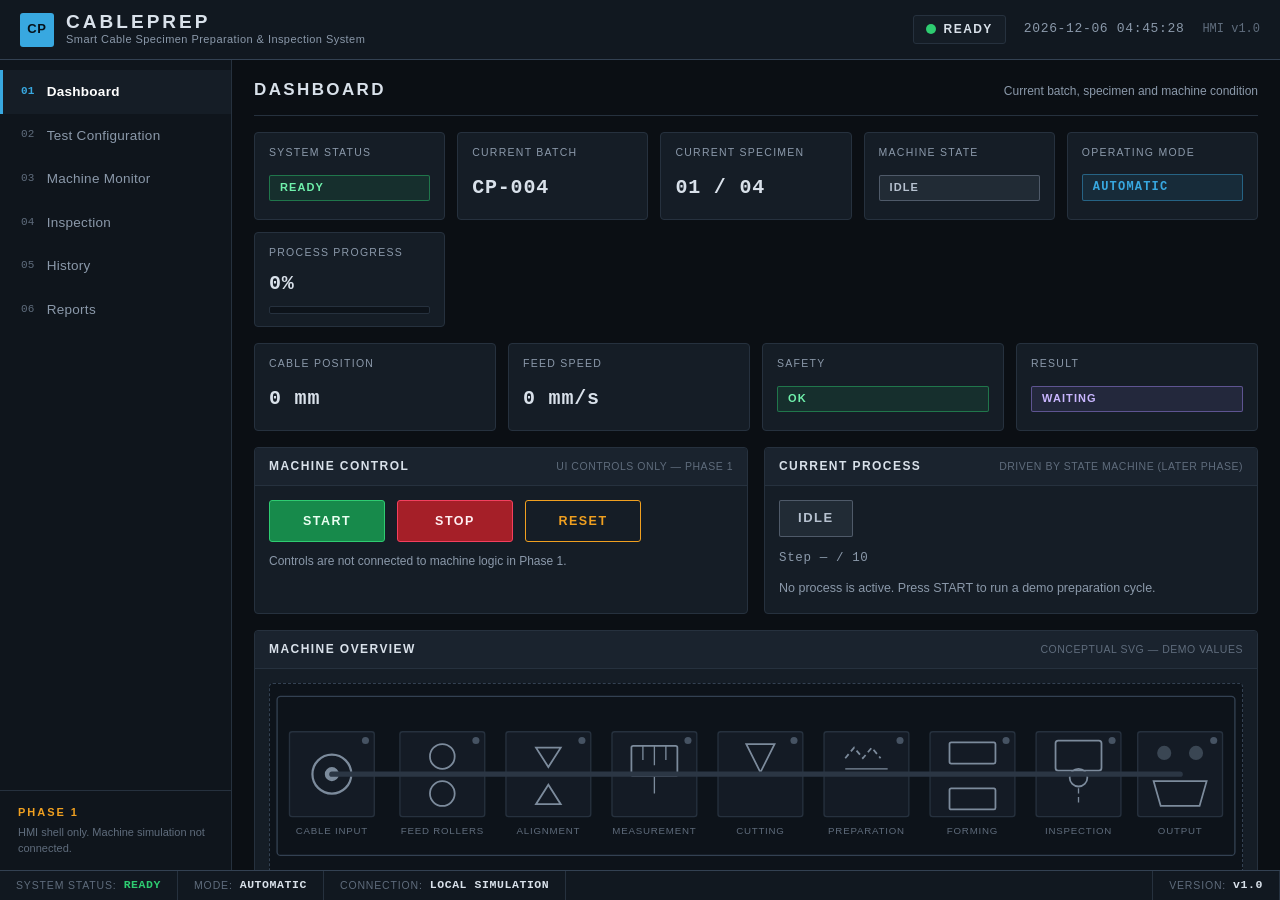
==== commit afdd8b69: "Connect HMI to Person 1 machine simulation scripts" ====
--- a/index.html
+++ b/index.html
@@ -648,11 +648,17 @@
     </div>
 
     <!-- Classic scripts (no ES modules) so the app also runs directly from file:// -->
-    <script src="js/app.js"></script>
-    <script src="js/machine-data.js"></script>
-    <script src="js/mock-machine.js"></script>
-    <script src="js/inspection.js"></script>
-    <script src="js/history.js"></script>
-    <script src="js/reports.js"></script>
+        <!-- Person 1 machine brain -->
+    <script src="js/machine.js"></script>
+    <script src="js/sensors.js"></script>
+    <script src="js/simulation.js"></script>
+
+    <!-- Person 2 HMI + integration -->
+    <script src="js/app.js"></script>
+    <script src="js/machine-data.js"></script>
+    <script src="js/mock-machine.js"></script>
+    <script src="js/inspection.js"></script>
+    <script src="js/history.js"></script>
+    <script src="js/reports.js"></script>
 </body>
 </html>
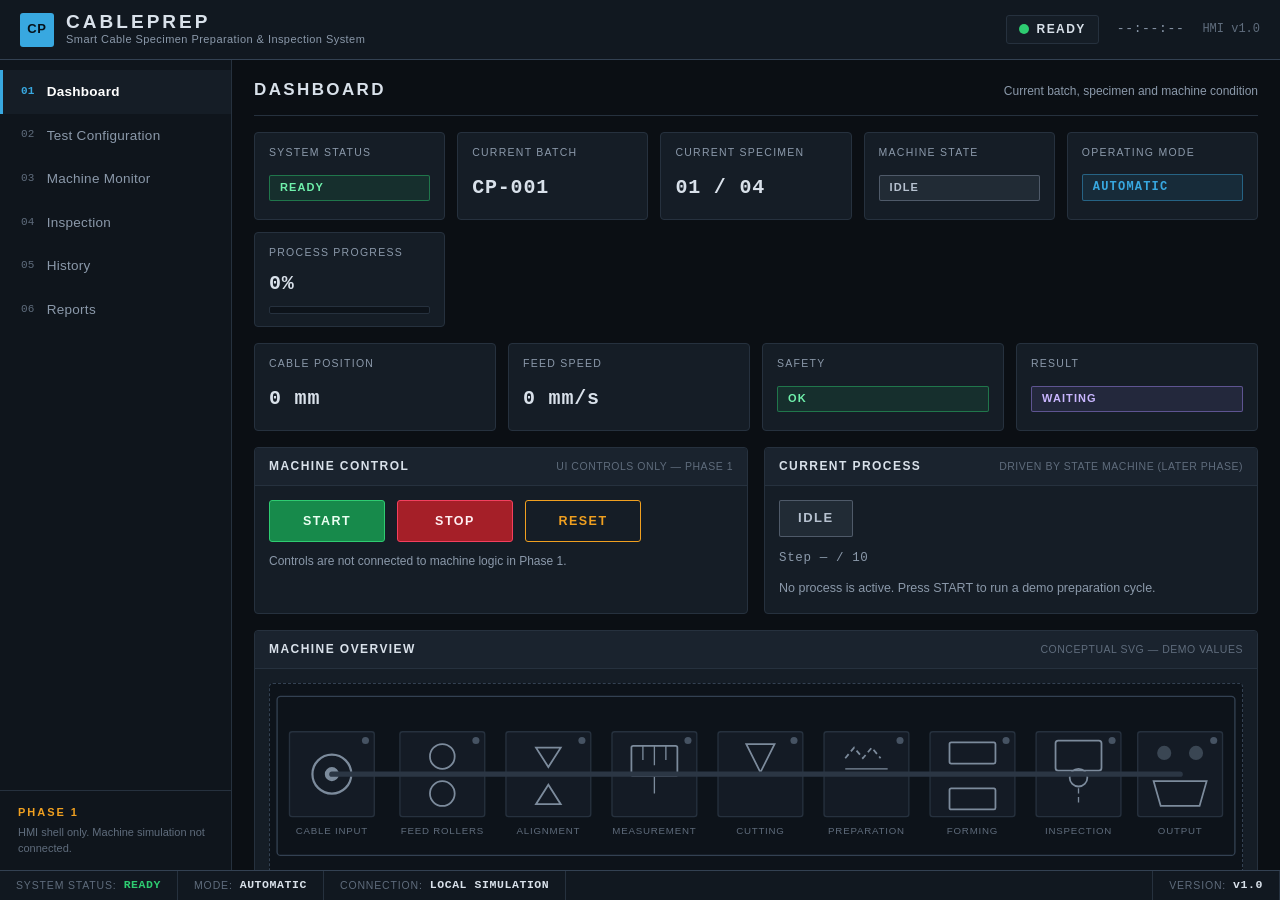
==== commit 804901a1: "Align HMI fault demos with Person 1 fault API" ====
--- a/index.html
+++ b/index.html
@@ -469,9 +469,9 @@
                         </div>
                         <div class="panel-body">
                             <div class="control-bar">
-                                <button type="button" class="btn btn--fault" data-fault="misalign">MISALIGNMENT</button>
-                                <button type="button" class="btn btn--fault" data-fault="safety">SAFETY INTERLOCK</button>
-                                <button type="button" class="btn btn--fault" data-fault="sensor">SENSOR FAILURE</button>
+                                <button type="button" class="btn btn--fault" data-fault="CABLE_LOST">CABLE LOST</button>
+                                <button type="button" class="btn btn--fault" data-fault="INTERLOCK_OPEN">SAFETY INTERLOCK</button>
+                                <button type="button" class="btn btn--fault" data-fault="SENSOR_FAILURE">SENSOR FAILURE</button>
                             </div>
                             <p class="control-feedback" id="faultDemoFeedback">Inject a demo fault to verify HMI fault handling. RESET clears the fault.</p>
                         </div>
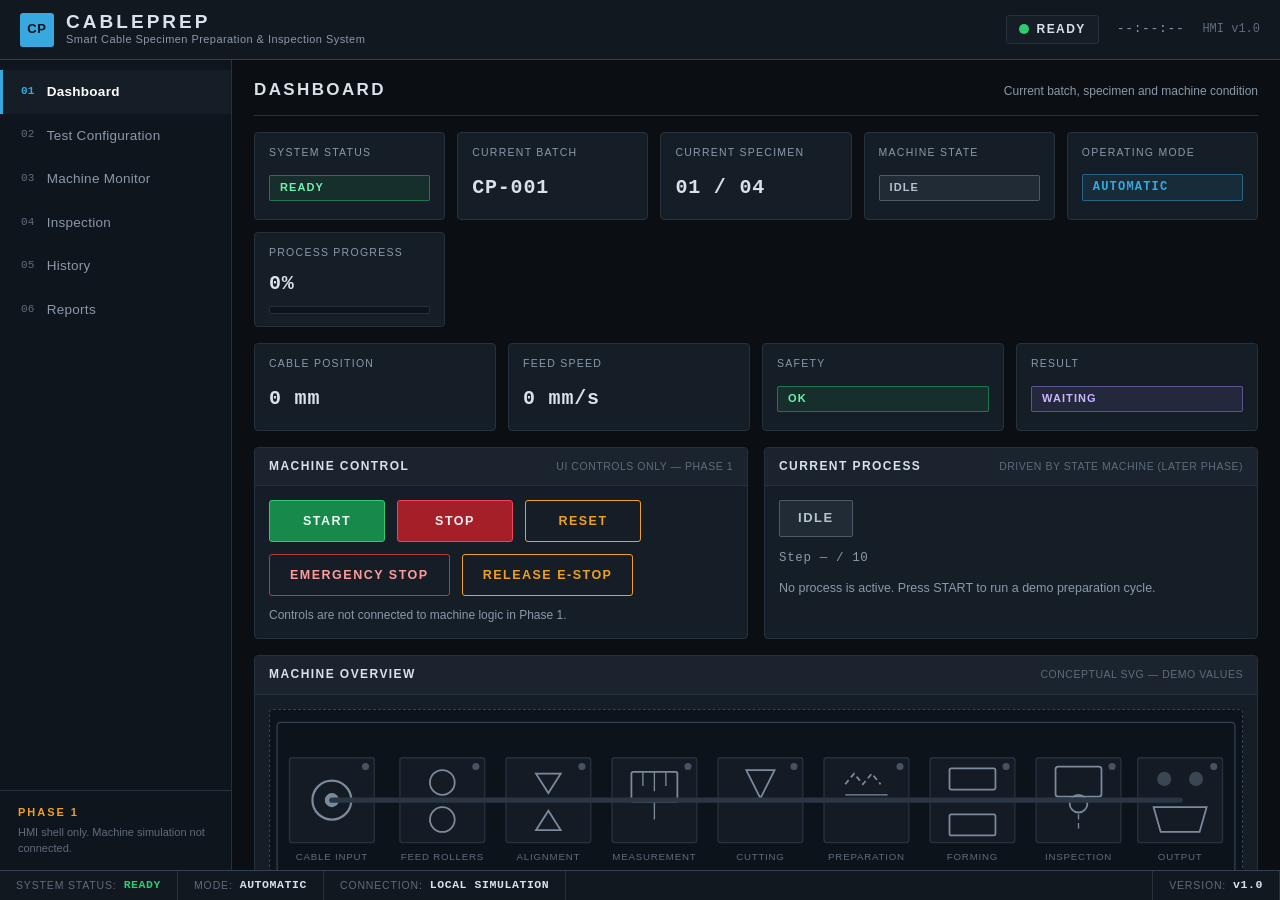
==== commit 977da055: "Add emergency-stop controls to HMI" ====
--- a/index.html
+++ b/index.html
@@ -126,7 +126,9 @@
                                 <div class="control-bar">
                                     <button type="button" class="btn btn--start" data-action="start">START</button>
                                     <button type="button" class="btn btn--stop" data-action="stop">STOP</button>
-                                    <button type="button" class="btn btn--reset" data-action="reset">RESET</button>
+                                    <button type="button" class="btn btn--reset" data-action="reset">RESET</button>
+                                    <button type="button" class="btn btn--fault" data-action="estop">EMERGENCY STOP</button>
+                                    <button type="button" class="btn btn--reset" data-action="release-estop">RELEASE E-STOP</button>
                                 </div>
                                 <p class="control-feedback" id="controlFeedback" role="status" aria-live="polite">Controls are not connected to machine logic in Phase 1.</p>
                             </div>
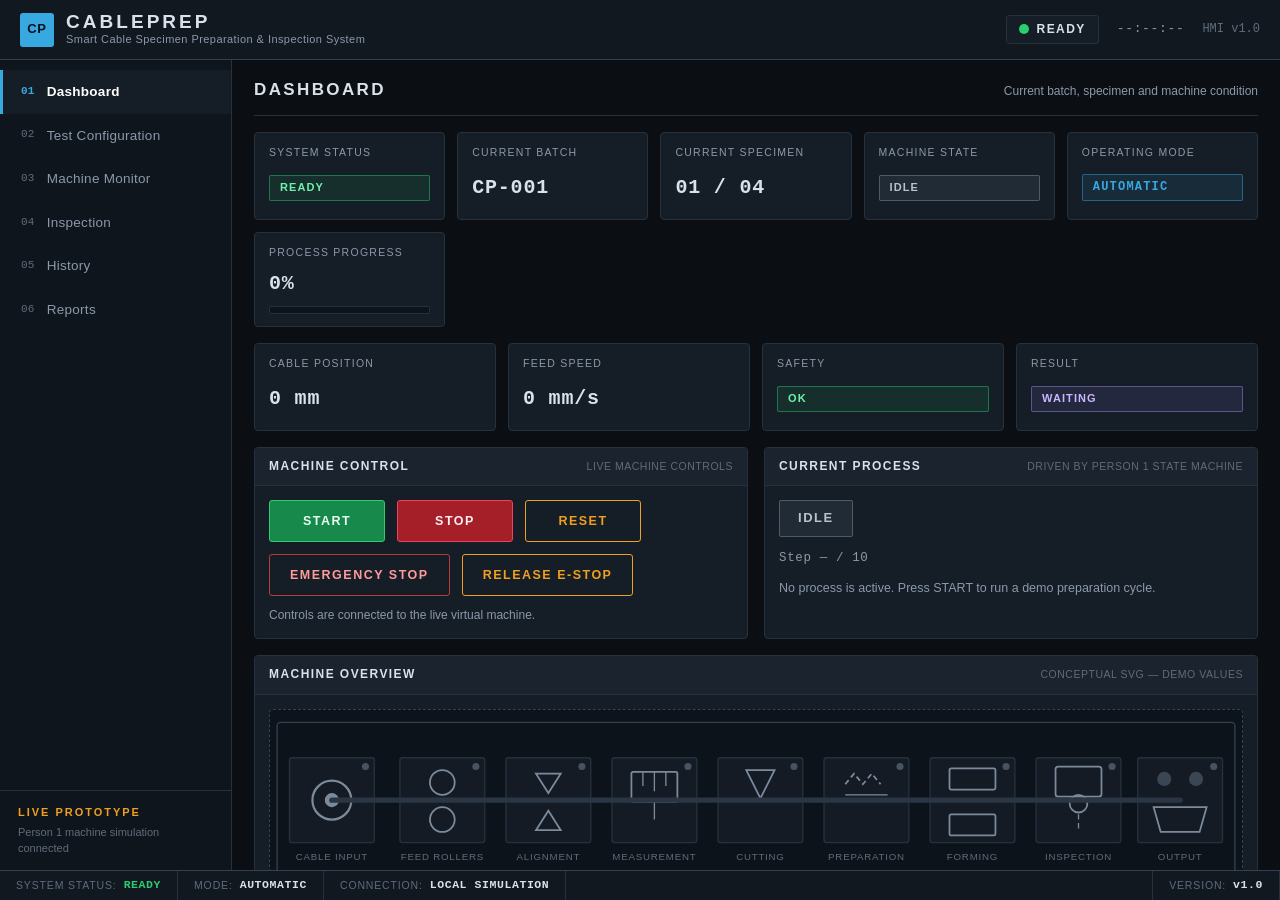
==== commit 38bdeeb5: "Update HMI labels for live integrated prototype" ====
--- a/index.html
+++ b/index.html
@@ -43,8 +43,8 @@
                     <li><button type="button" class="nav-item" data-screen="reports"><span class="nav-index">06</span><span class="nav-label">Reports</span></button></li>
                 </ul>
                 <div class="sidebar-footer">
-                    <span class="sidebar-footer-title">PHASE 1</span>
-                    <span class="sidebar-footer-text">HMI shell only. Machine simulation not connected.</span>
+                    <span class="sidebar-footer-title">LIVE PROTOTYPE</span>
+                    <span class="sidebar-footer-text">Person 1 machine simulation connected</span>
                 </div>
             </nav>
 
@@ -120,7 +120,7 @@
                         <div class="panel">
                             <div class="panel-header">
                                 <h2 class="panel-title">Machine Control</h2>
-                                <span class="panel-note">UI controls only — Phase 1</span>
+                                <span class="panel-note">Live machine controls</span>
                             </div>
                             <div class="panel-body">
                                 <div class="control-bar">
@@ -130,14 +130,14 @@
                                     <button type="button" class="btn btn--fault" data-action="estop">EMERGENCY STOP</button>
                                     <button type="button" class="btn btn--reset" data-action="release-estop">RELEASE E-STOP</button>
                                 </div>
-                                <p class="control-feedback" id="controlFeedback" role="status" aria-live="polite">Controls are not connected to machine logic in Phase 1.</p>
+                                <p class="control-feedback" id="controlFeedback" role="status" aria-live="polite">Controls are connected to the live virtual machine.</p>
                             </div>
                         </div>
 
                         <div class="panel">
                             <div class="panel-header">
                                 <h2 class="panel-title">Current Process</h2>
-                                <span class="panel-note">Driven by state machine (later phase)</span>
+                                <span class="panel-note">Driven by Person 1 state machine</span>
                             </div>
                             <div class="panel-body panel-body--process">
                                 <span class="process-badge status-badge status-badge--idle" id="dashCurrentProcess">IDLE</span>
@@ -147,7 +147,7 @@
                         </div>
                     </div>
 
-                    <!-- Machine visualization placeholder -->
+                    <!-- Live machine visualization -->
                     <div class="panel">
                         <div class="panel-header">
                             <h2 class="panel-title">Machine Overview</h2>
@@ -350,7 +350,7 @@
                 <section class="screen" id="screen-monitor" role="region" aria-label="Machine Monitor">
                     <div class="screen-header">
                         <h1 class="screen-title">Machine Monitor</h1>
-                        <p class="screen-subtitle">Machine and sensor signals — placeholder data pending simulation link</p>
+                        <p class="screen-subtitle">Machine and sensor signals — live simulation</p>
                     </div>
 
                     <!-- MACHINE STATUS -->
@@ -467,7 +467,7 @@
                     <div class="panel">
                         <div class="panel-header">
                             <h2 class="panel-title">Fault Demonstration</h2>
-                            <span class="panel-note">Phase 2 — demo only</span>
+                            <span class="panel-note">Live fault demonstration</span>
                         </div>
                         <div class="panel-body">
                             <div class="control-bar">
@@ -503,7 +503,7 @@
 
                     <div class="panel">
                         <div class="panel-header">
-                            <h2 class="panel-title">Data Interface (Later Phase)</h2>
+                            <h2 class="panel-title">Data Interface</h2>
                             <span class="panel-note">Integration point</span>
                         </div>
                         <div class="panel-body">
@@ -549,7 +549,7 @@
                             </div>
                             <div class="panel-body panel-body--result">
                                 <span class="status-badge status-badge--waiting result-badge" id="inspFinalResult">WAITING FOR INSPECTION</span>
-                                <p class="panel-text" id="inspResultDetail">No inspection result yet. The mock machine reports a simulated result after INSPECTING.</p>
+                                <p class="panel-text" id="inspResultDetail">No inspection result yet. The live machine reports its result after INSPECTING.</p>
                             </div>
                         </div>
                     </div>
@@ -603,7 +603,7 @@
                                 </table>
                             </div>
                         </div>
-                        <div class="panel-footer">Static demo rows. Persistent history (LocalStorage) will be added in a later phase.</div>
+                        <div class="panel-footer">Persistent browser history — prototype traceability</div>
                     </div>
                 </section>
 
@@ -619,14 +619,14 @@
                     <div class="panel">
                         <div class="panel-header">
                             <h2 class="panel-title">Report Actions</h2>
-                            <span class="panel-note">Placeholders — Phase 1</span>
+                            <span class="panel-note">Live report actions</span>
                         </div>
                         <div class="panel-body">
                             <div class="control-bar">
                                 <button type="button" class="btn btn--primary" id="btnViewReport">VIEW REPORT</button>
                                 <button type="button" class="btn btn--primary" id="btnExportReport">EXPORT REPORT</button>
                             </div>
-                            <p class="control-feedback" id="reportFeedback" role="status" aria-live="polite">Report generation and export will be implemented in a later phase.</p>
+                            <p class="control-feedback" id="reportFeedback" role="status" aria-live="polite">View or export the current simulation report.</p>
                         </div>
                     </div>
                 </section>
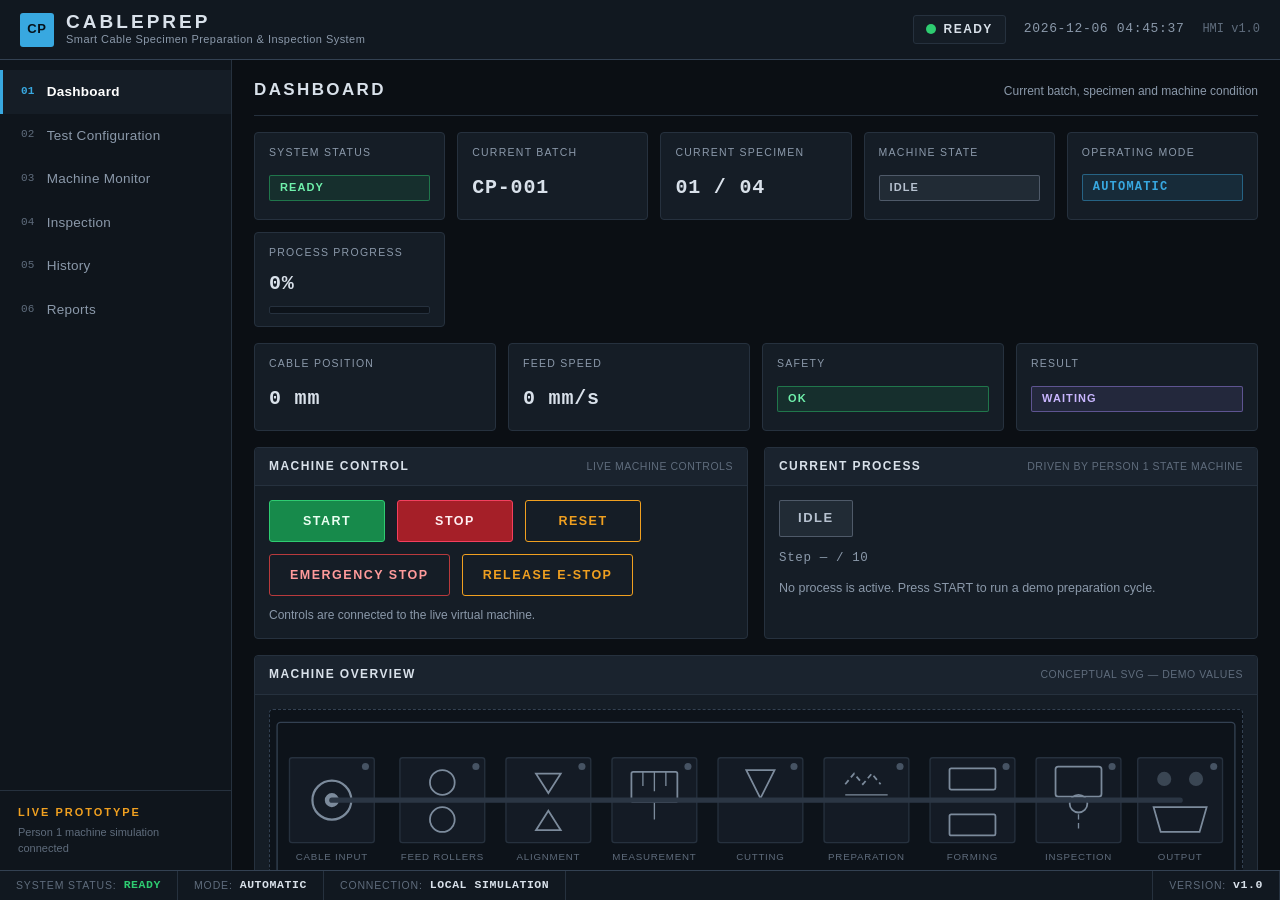
==== commit 3a6a83a5: "Update HMI labels for live machine integration" ====
--- a/index.html
+++ b/index.html
@@ -350,14 +350,14 @@
                 <section class="screen" id="screen-monitor" role="region" aria-label="Machine Monitor">
                     <div class="screen-header">
                         <h1 class="screen-title">Machine Monitor</h1>
-                        <p class="screen-subtitle">Machine and sensor signals — live simulation</p>
+                        <p class="screen-subtitle">Machine and sensor signals — live Person 1 simulation</p>
                     </div>
 
                     <!-- MACHINE STATUS -->
                     <div class="panel">
                         <div class="panel-header">
                             <h2 class="panel-title">Machine Status</h2>
-                            <span class="panel-note">Live — mock data provider</span>
+                            <span class="panel-note">Live — Person 1 machine simulation</span>
                         </div>
                         <div class="panel-body">
                             <div class="monitor-grid">
@@ -507,7 +507,7 @@
                             <span class="panel-note">Integration point</span>
                         </div>
                         <div class="panel-body">
-                            <p class="panel-text">CURRENT: js/mock-machine.js pushes normalized data (js/machine-data.js) into the binding function below. FUTURE: Person 1's simulation replaces the mock through an adapter — the HMI call stays identical:</p>
+                            <p class="panel-text">CURRENT: Person 1's live simulation publishes machineData() through js/machine-data.js. FALLBACK: mock provider is used only if the live simulation is unavailable. The HMI binding stays identical:</p>
                             <pre class="code-block">CablePrep.App.updateMachineData({
     state: "FEEDING",
     position: 150,             // mm
@@ -603,7 +603,7 @@
                                 </table>
                             </div>
                         </div>
-                        <div class="panel-footer">Persistent browser history — prototype traceability</div>
+                        <div class="panel-footer">Persistent browser history — live simulation traceability</div>
                     </div>
                 </section>
 
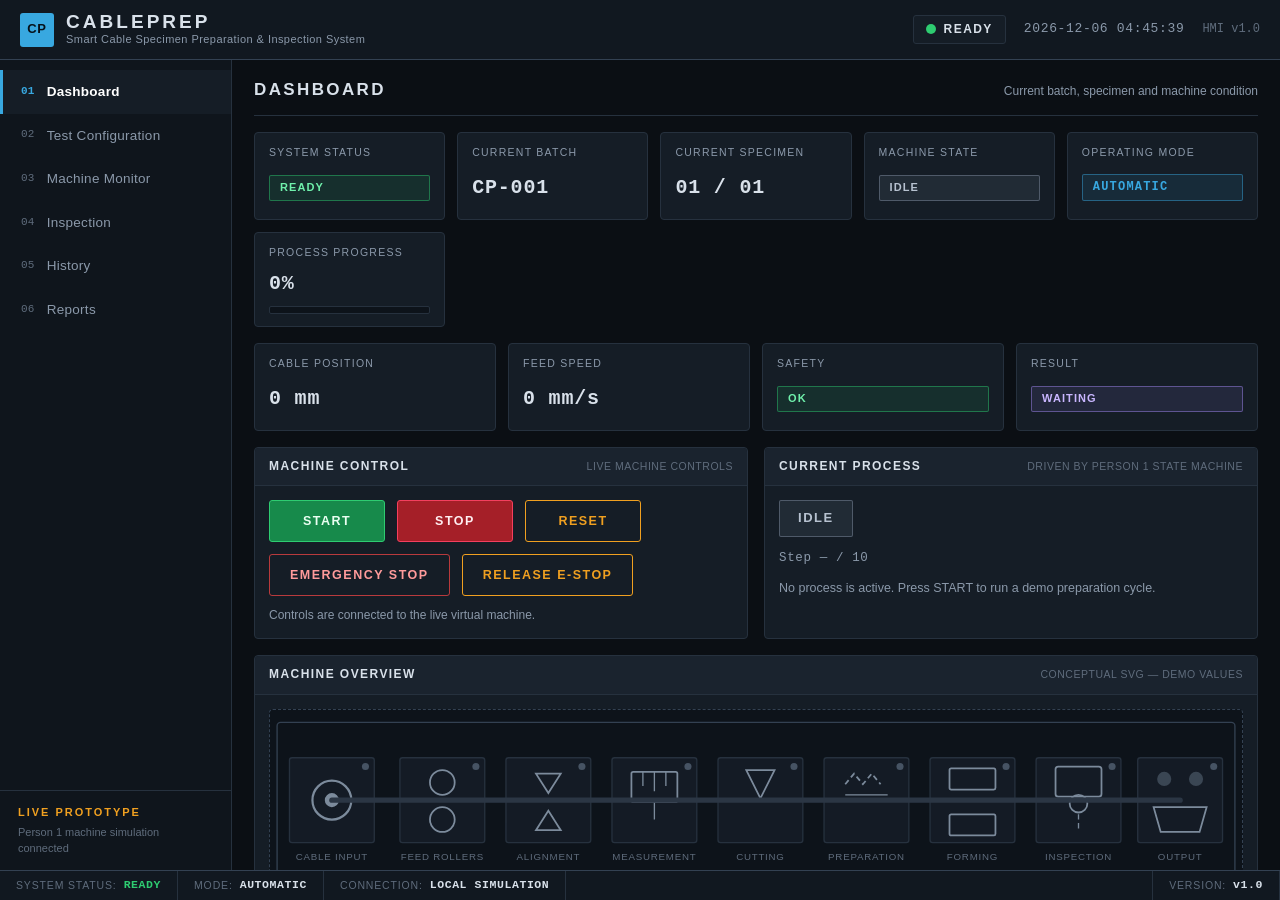
==== commit c718fd8e: "Show live normalized machine data interface" ====
--- a/index.html
+++ b/index.html
@@ -507,16 +507,8 @@
                             <span class="panel-note">Integration point</span>
                         </div>
                         <div class="panel-body">
-                            <p class="panel-text">CURRENT: Person 1's live simulation publishes machineData() through js/machine-data.js. FALLBACK: mock provider is used only if the live simulation is unavailable. The HMI binding stays identical:</p>
-                            <pre class="code-block">CablePrep.App.updateMachineData({
-    state: "FEEDING",
-    position: 150,             // mm
-    speed: 100,                // mm/s
-    encoder: 750,
-    cableDetected: true,
-    aligned: true,
-    safetyOK: true
-});</pre>
+                            <p class="panel-text">LIVE DATA CONTRACT: Person 1's <code>Simulation.machineData()</code> is normalized by <code>js/machine-data.js</code> and consumed by the HMI. This panel shows the actual live normalized snapshot.</p>
+                            <pre class="code-block" id="machineDataPreview">Waiting for live machine data...</pre>
                         </div>
                     </div>
                 </section>
